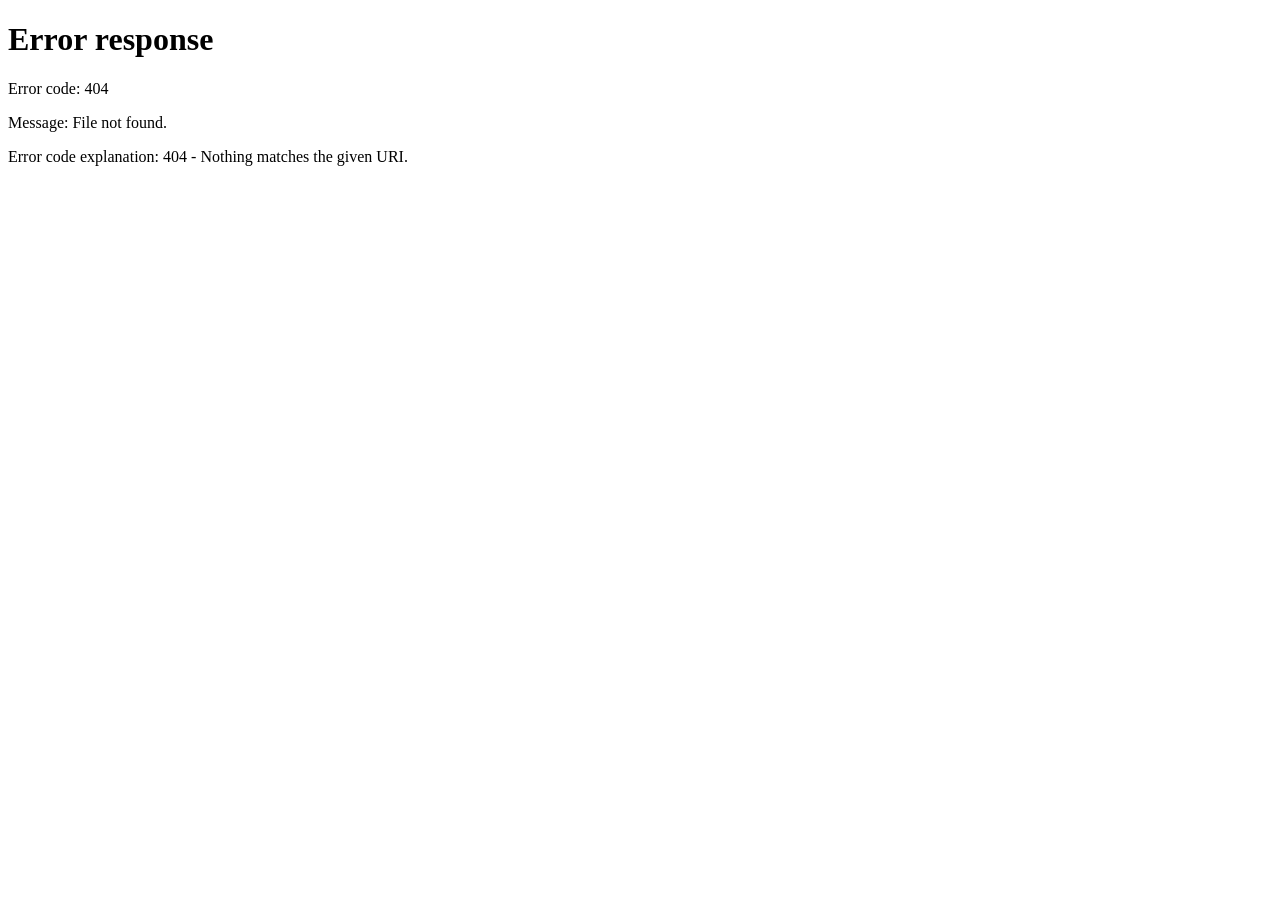
==== index.html @ 2b399438 "Add optimized stock images and the root redirect page - Add 27 royalty-free photos as resized WebP (" ====
<!doctype html>
<html lang="en">
<head>
<meta charset="utf-8">
<meta name="viewport" content="width=device-width, initial-scale=1">
<meta name="robots" content="noindex, nofollow">
<meta http-equiv="refresh" content="0; url=option-a/">
<title>Ampwell Electric (fictional): design preview</title>
<style>
  body { margin: 0; min-height: 100vh; display: grid; place-items: center; font: 16px/1.5 system-ui, -apple-system, "Segoe UI", sans-serif; color: #1b1d21; background: #f5f4f0; }
  main { max-width: 32rem; padding: 2rem; text-align: center; }
  a { color: #0b4f8a; font-weight: 600; }
  a:focus-visible { outline: 3px solid #1a73e8; outline-offset: 2px; }
</style>
</head>
<body>
<main>
  <h1>Design preview</h1>
  <p>Opening Option A. If nothing happens, <a href="option-a/">go to Option A</a>.</p>
  <p>Ampwell Electric is a fictional company made for this design preview.</p>
</main>
</body>
</html>
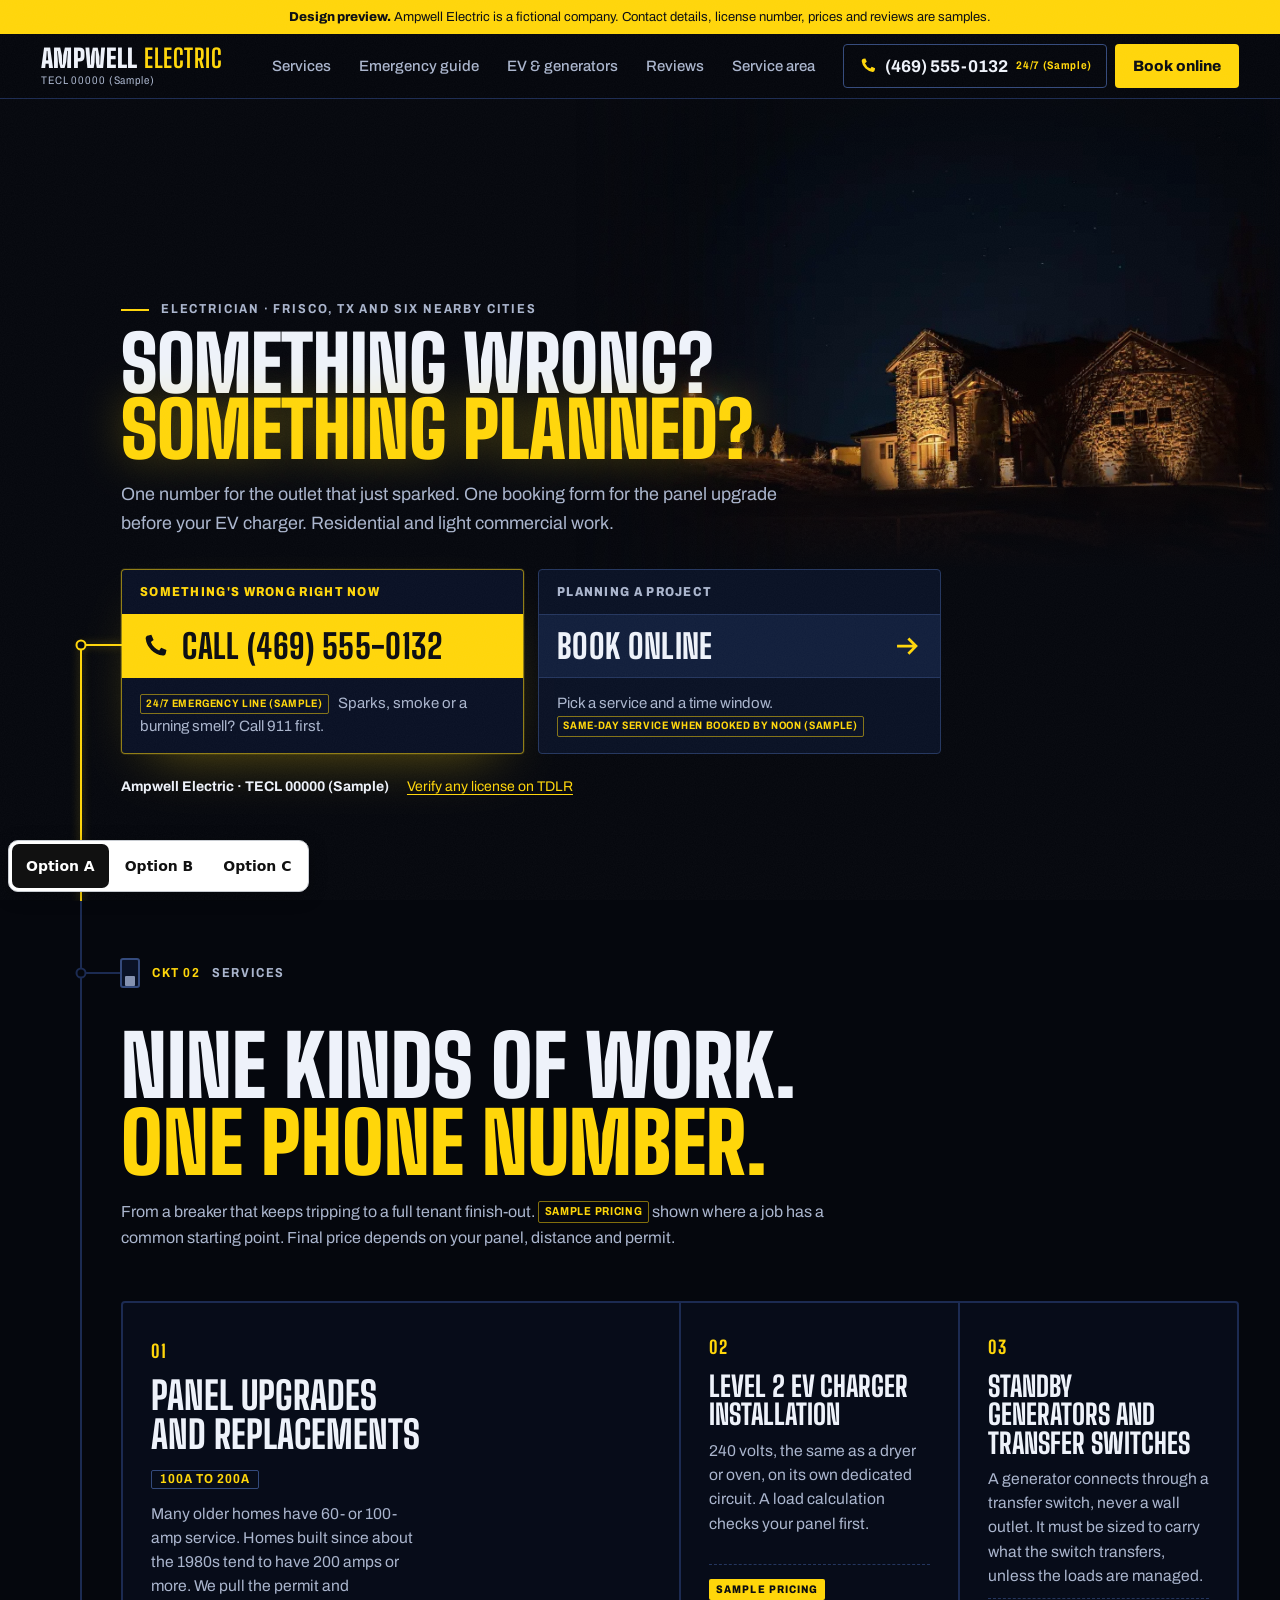
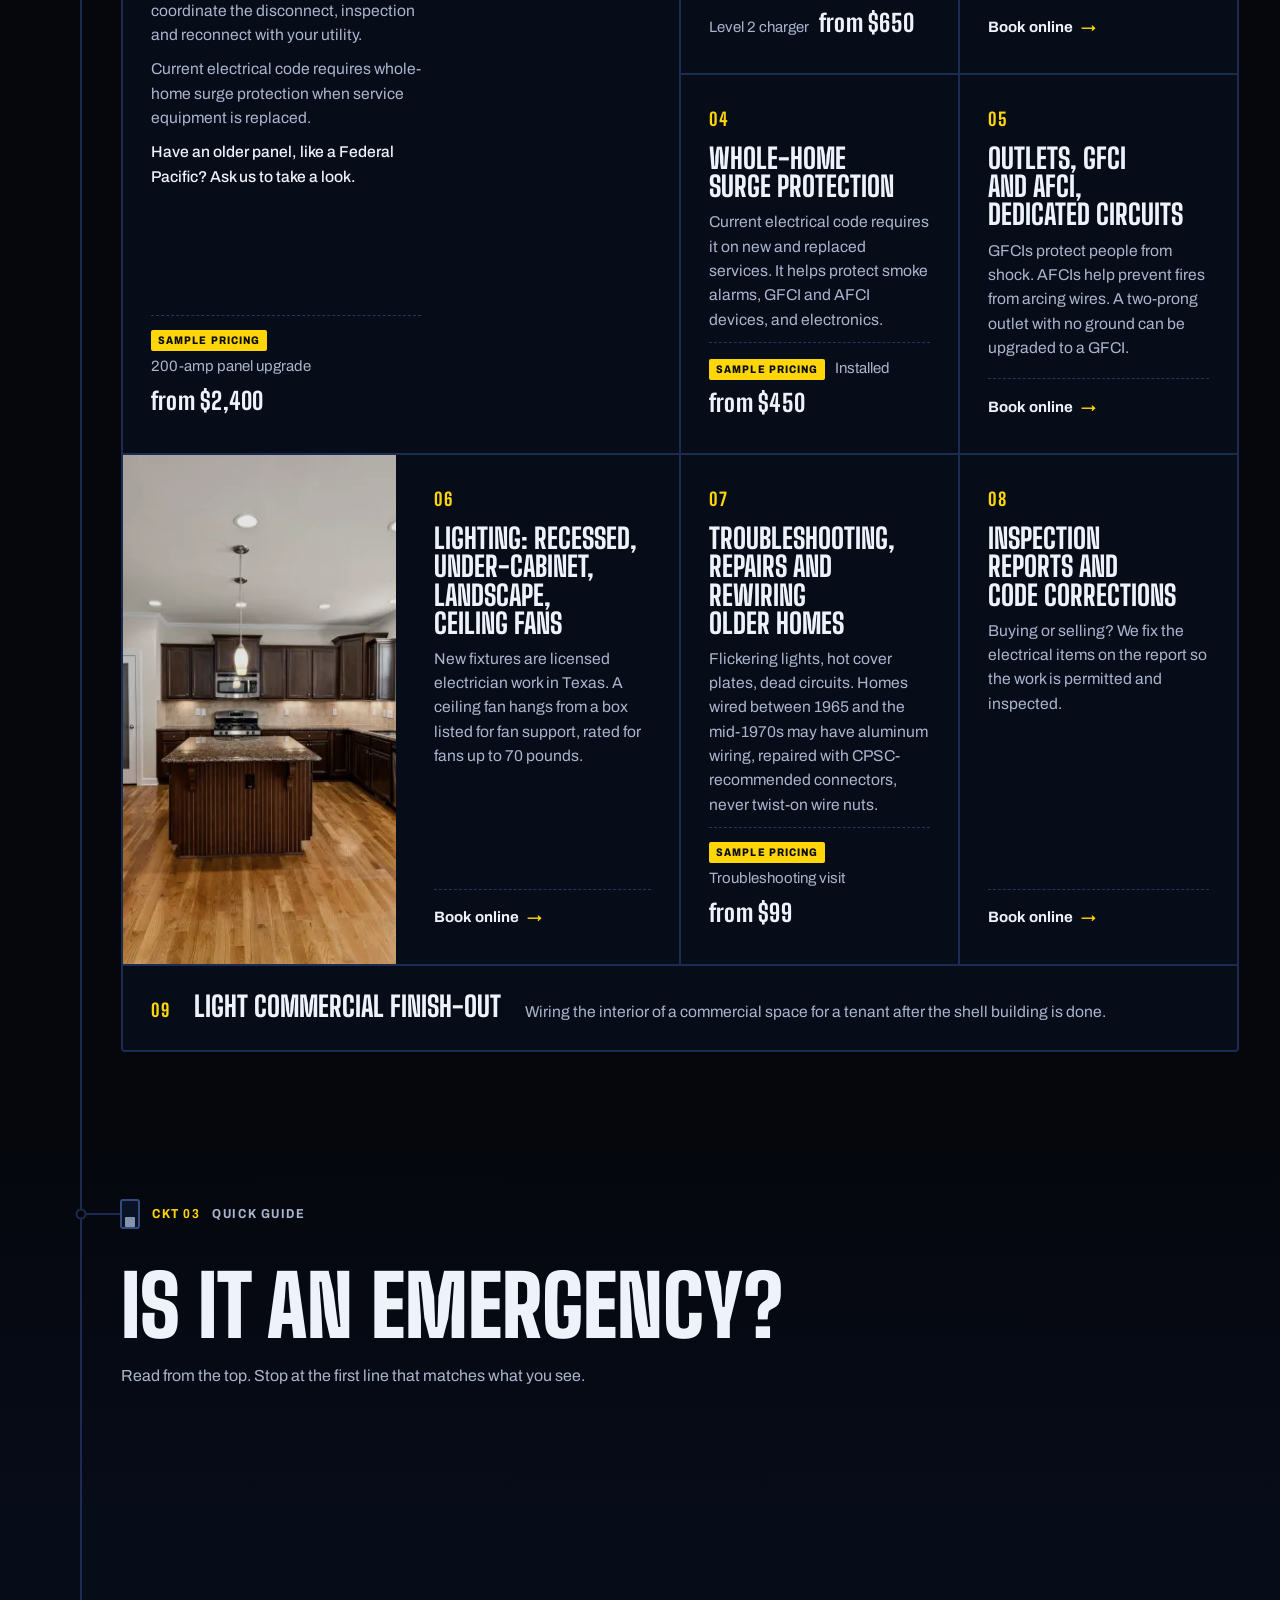
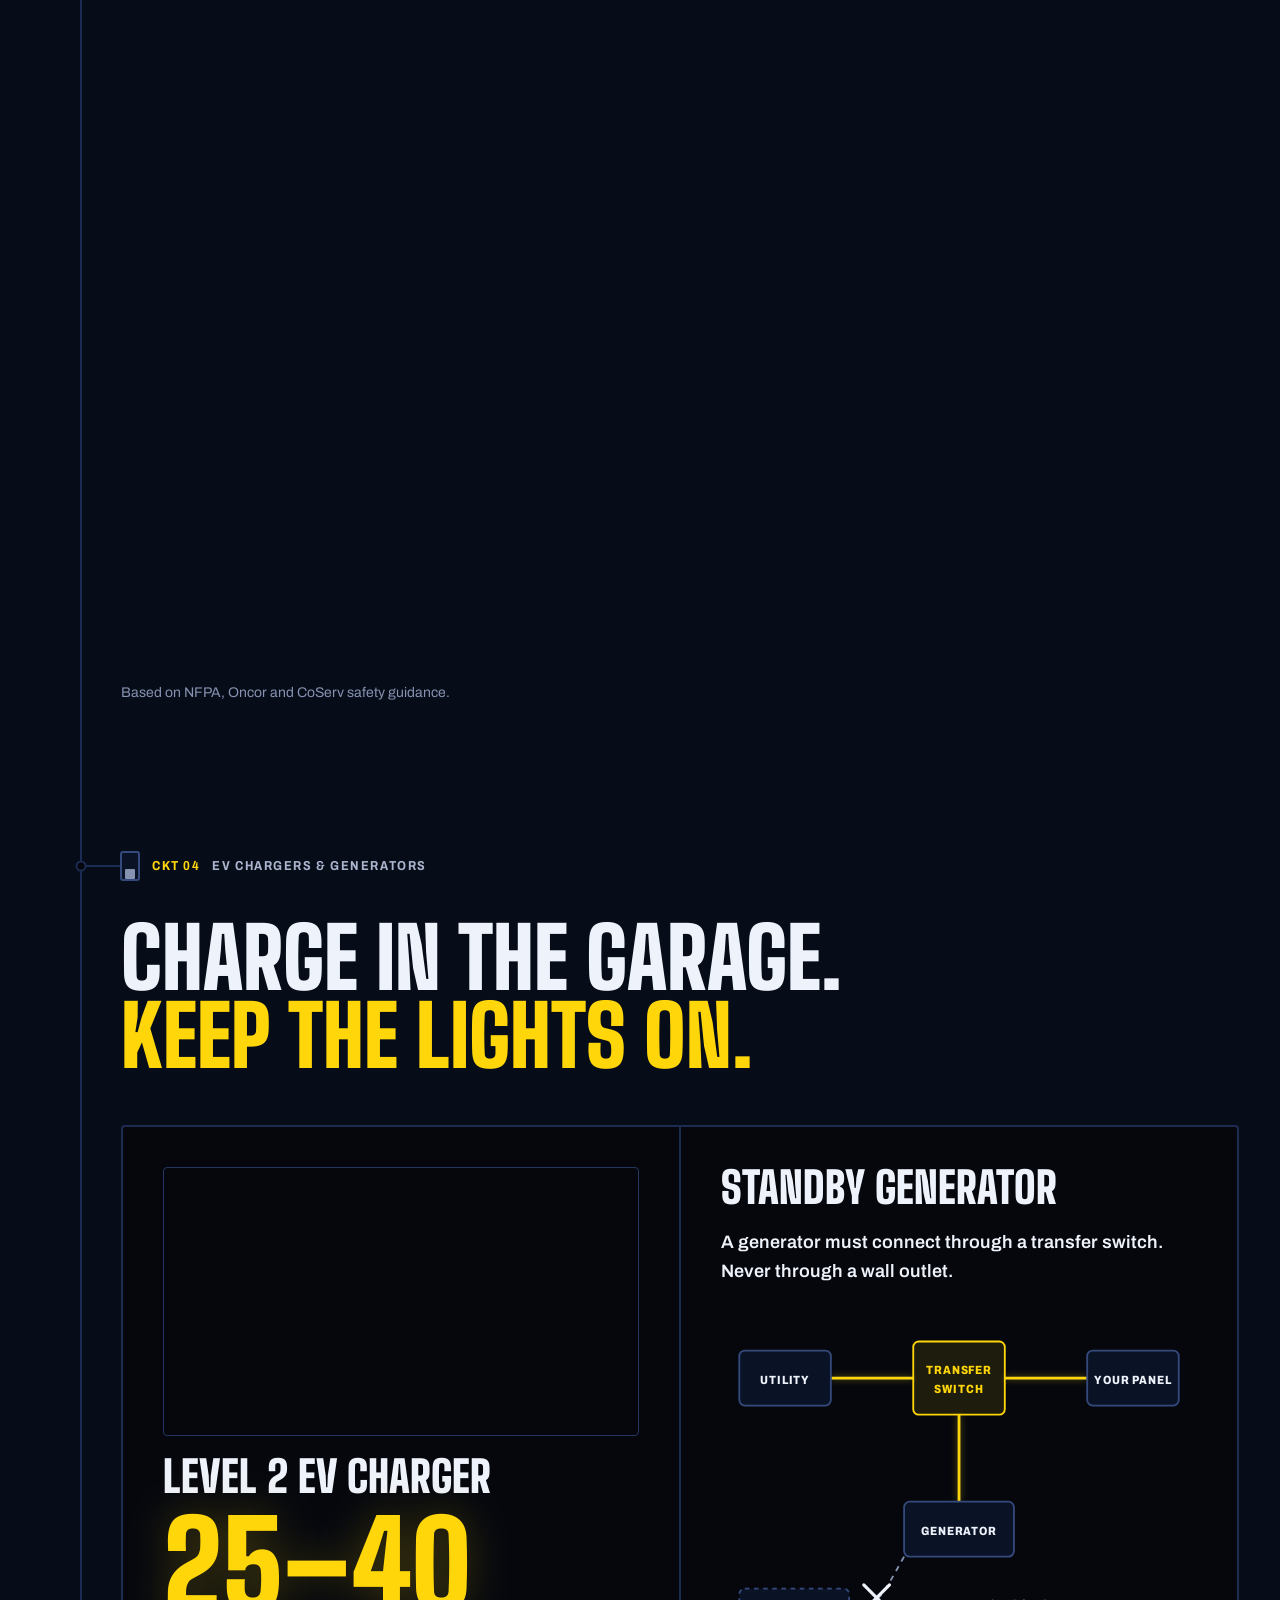
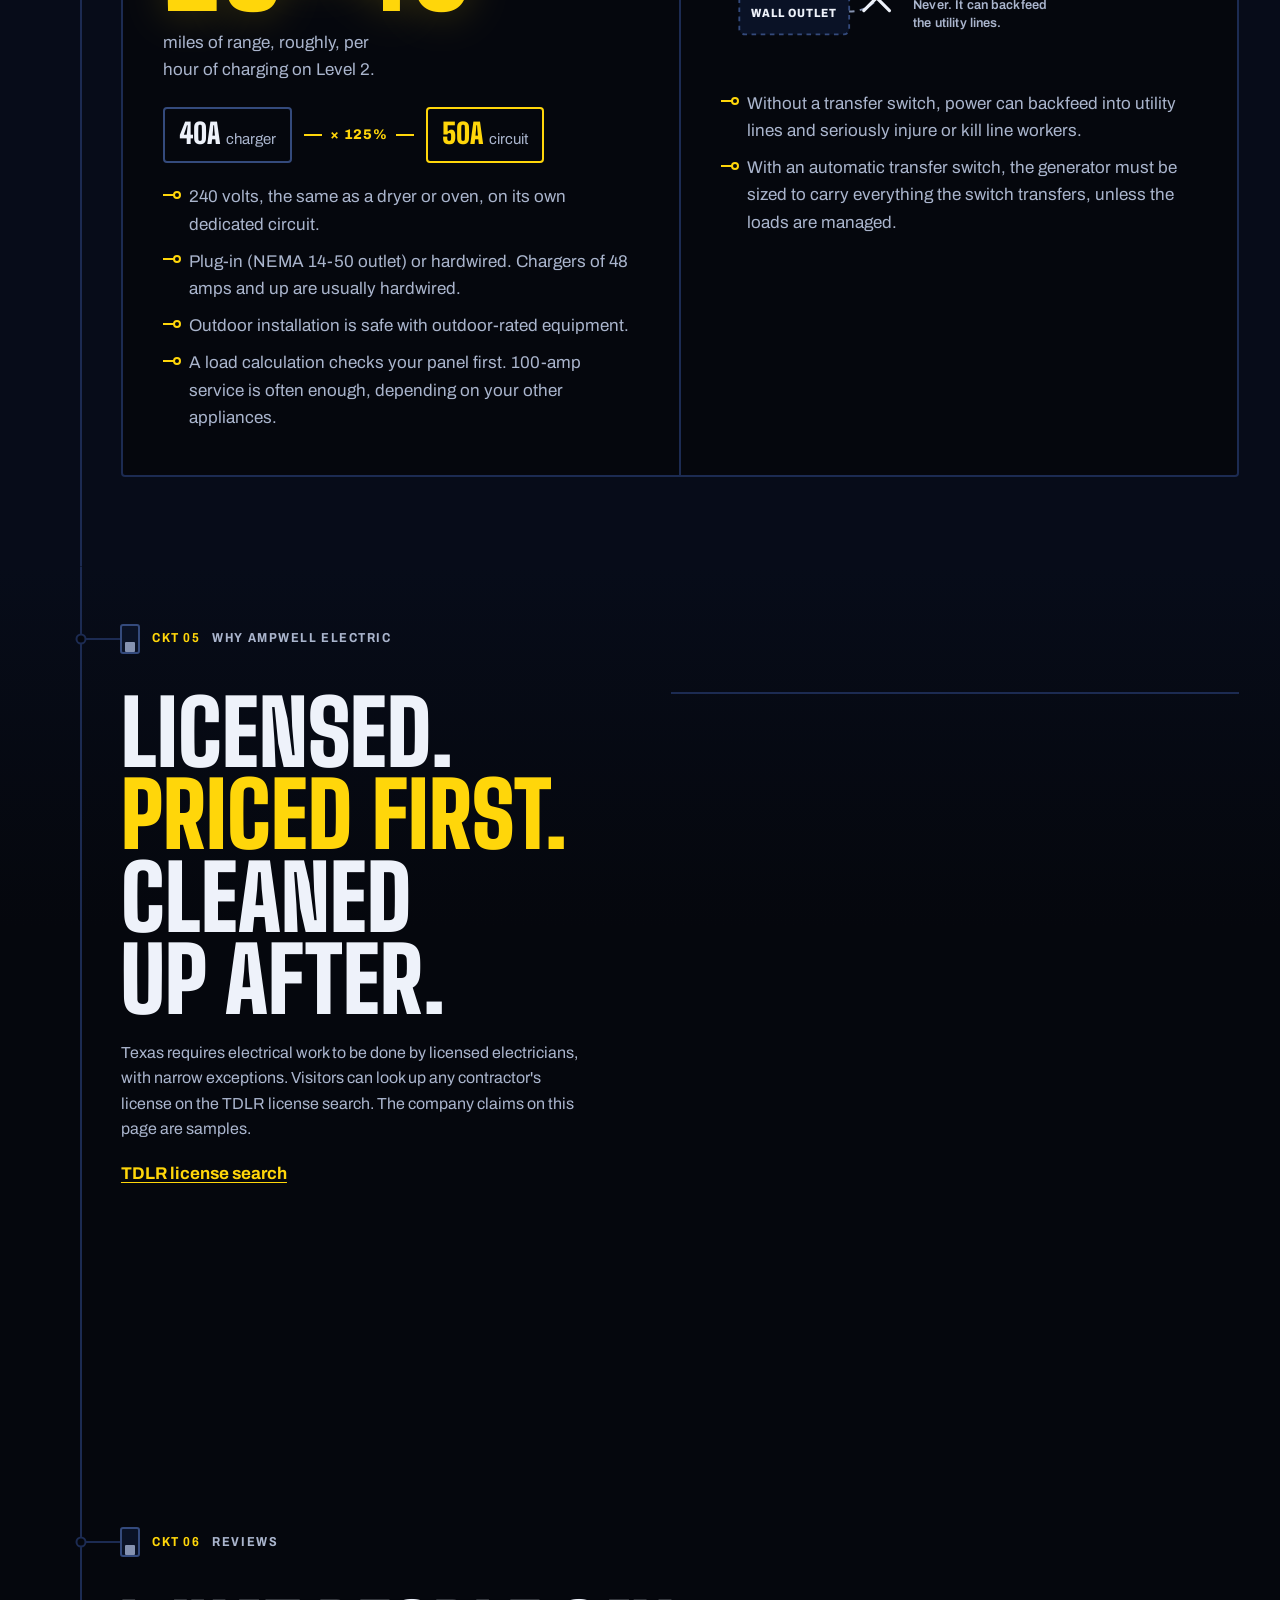
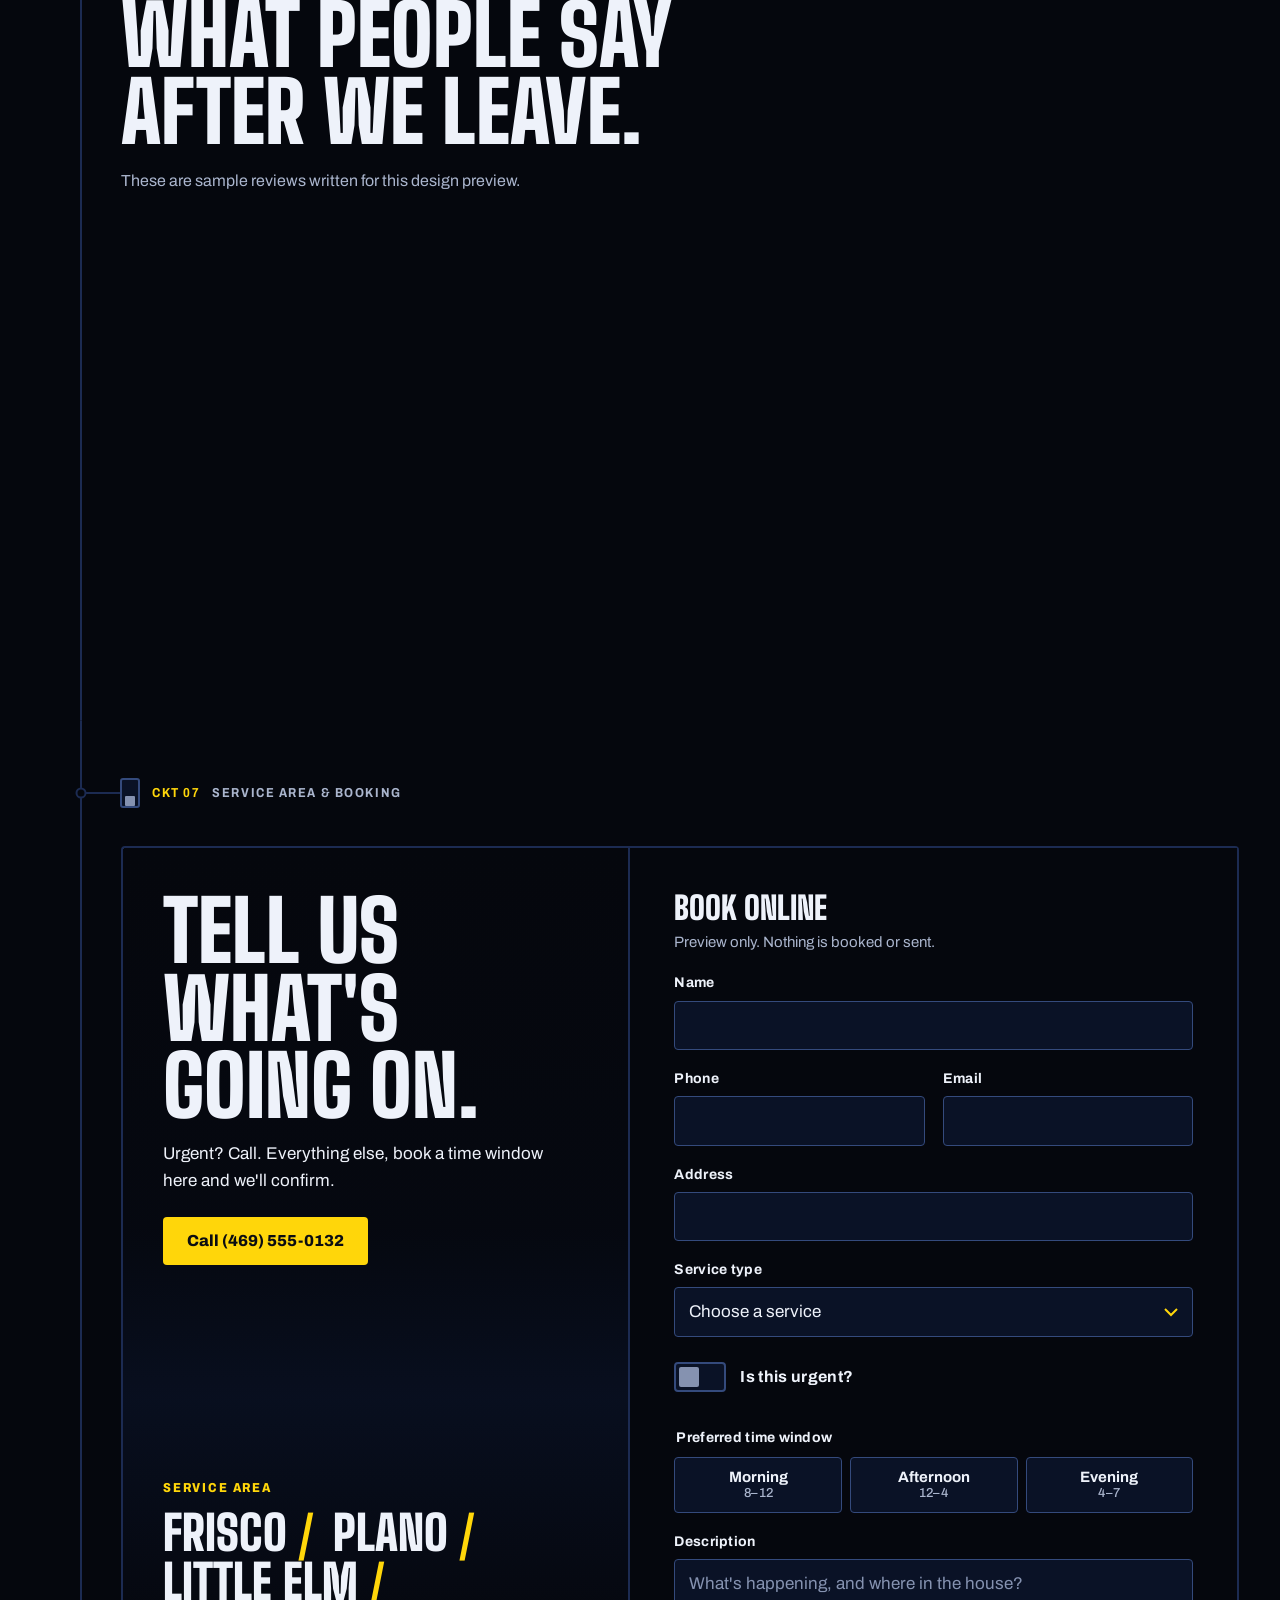
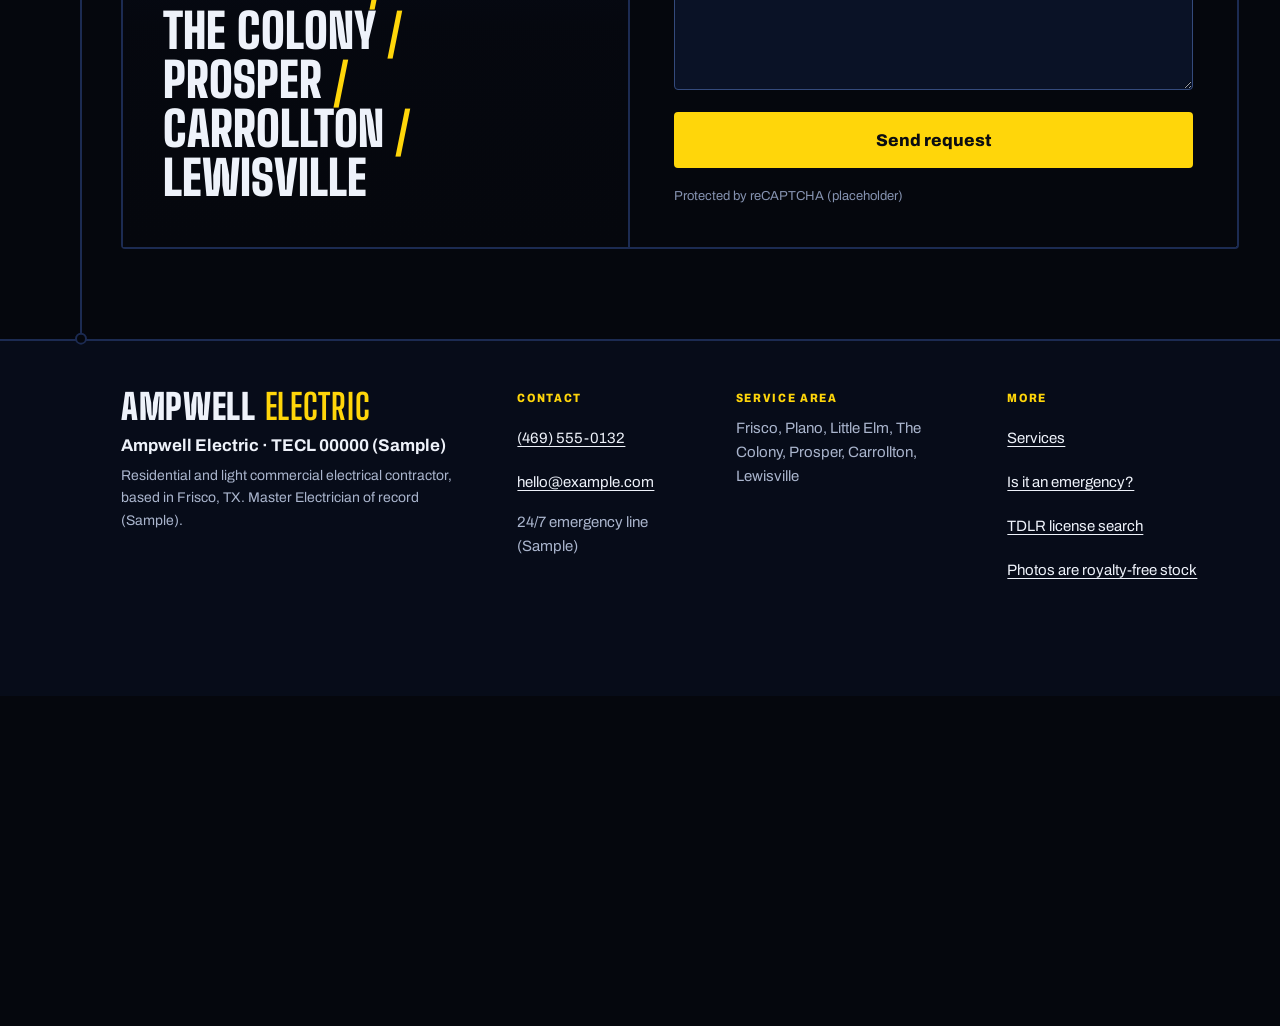
==== commit e519e3e0: "Apply design review round 1 fixes to all options and the credits page - Option A: rebalance the hero" ====
--- a/index.html
+++ b/index.html
@@ -10,6 +10,7 @@
   body { margin: 0; min-height: 100vh; display: grid; place-items: center; font: 16px/1.5 system-ui, -apple-system, "Segoe UI", sans-serif; color: #1b1d21; background: #f5f4f0; }
   main { max-width: 32rem; padding: 2rem; text-align: center; }
   a { color: #0b4f8a; font-weight: 600; }
+  @media (min-width: 2400px) { html { font-size: 150%; } body { font-size: 24px; } }
   a:focus-visible { outline: 3px solid #1a73e8; outline-offset: 2px; }
 </style>
 </head>
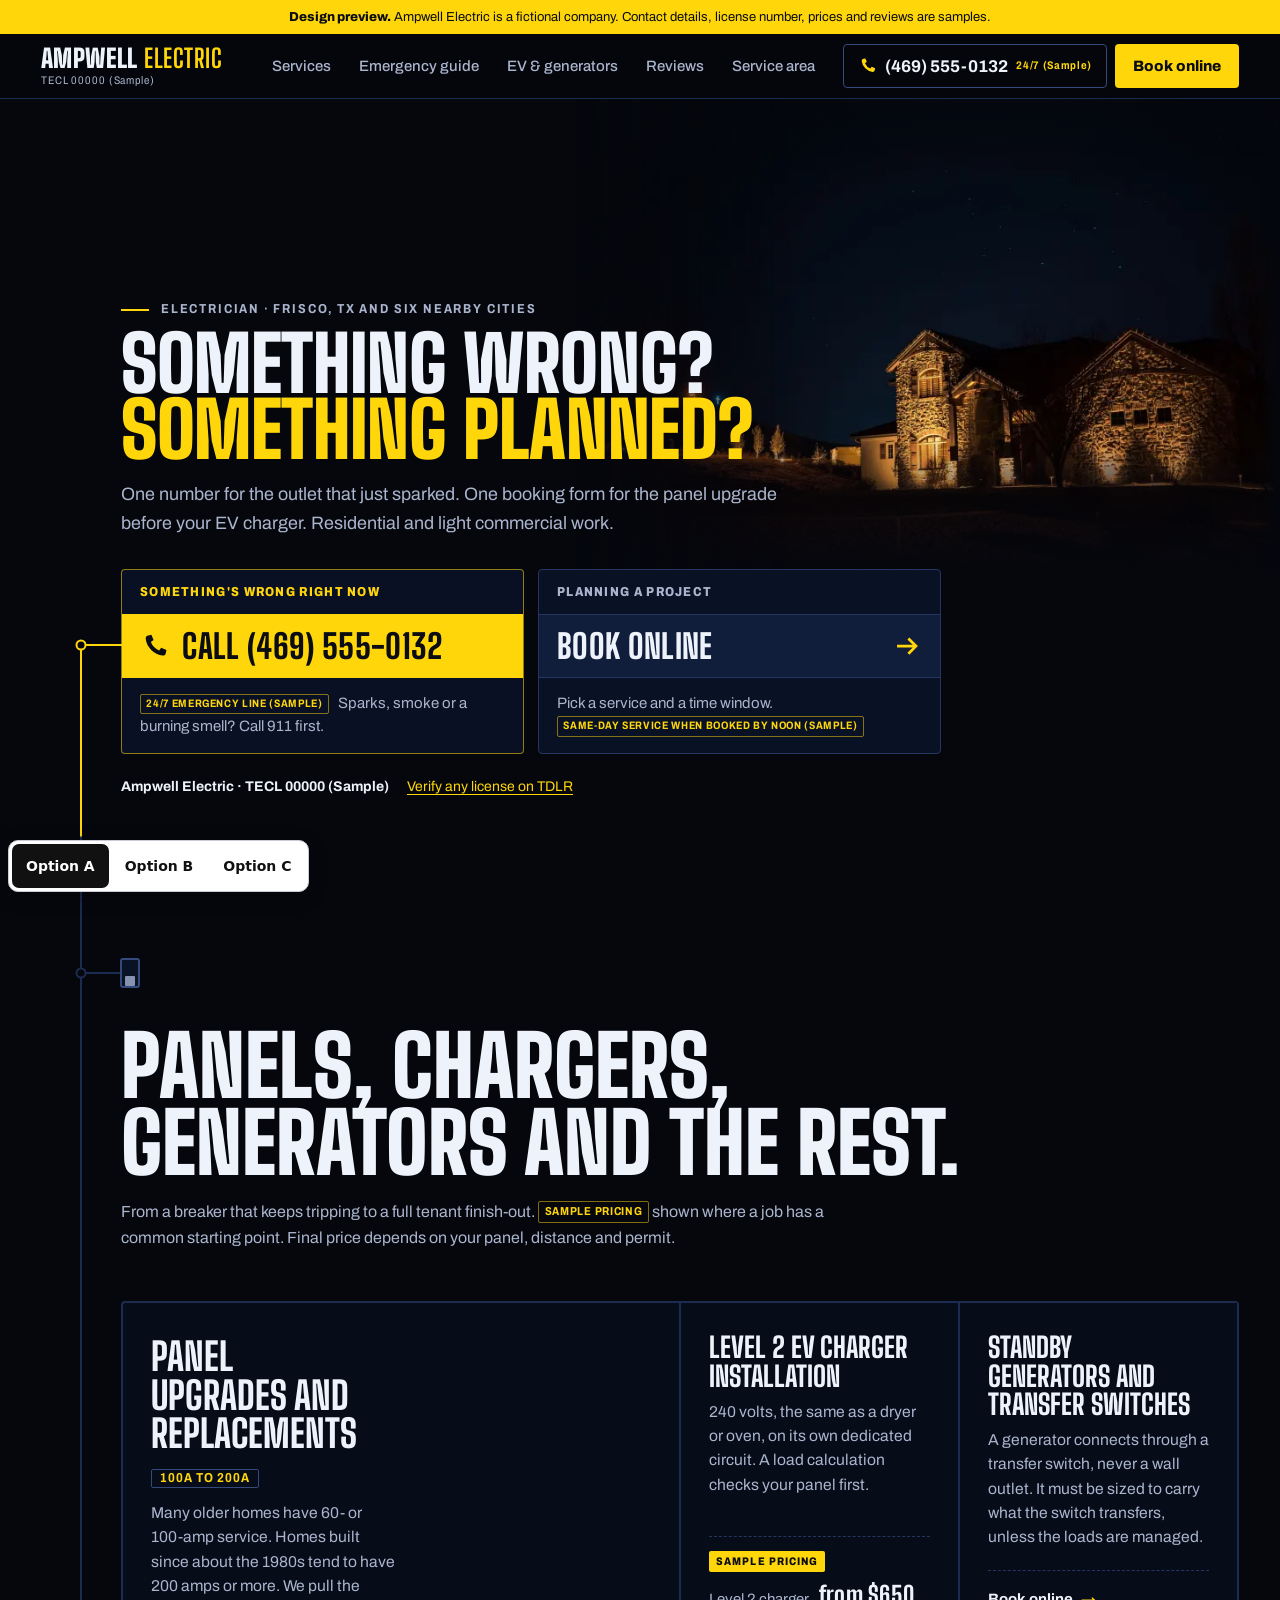
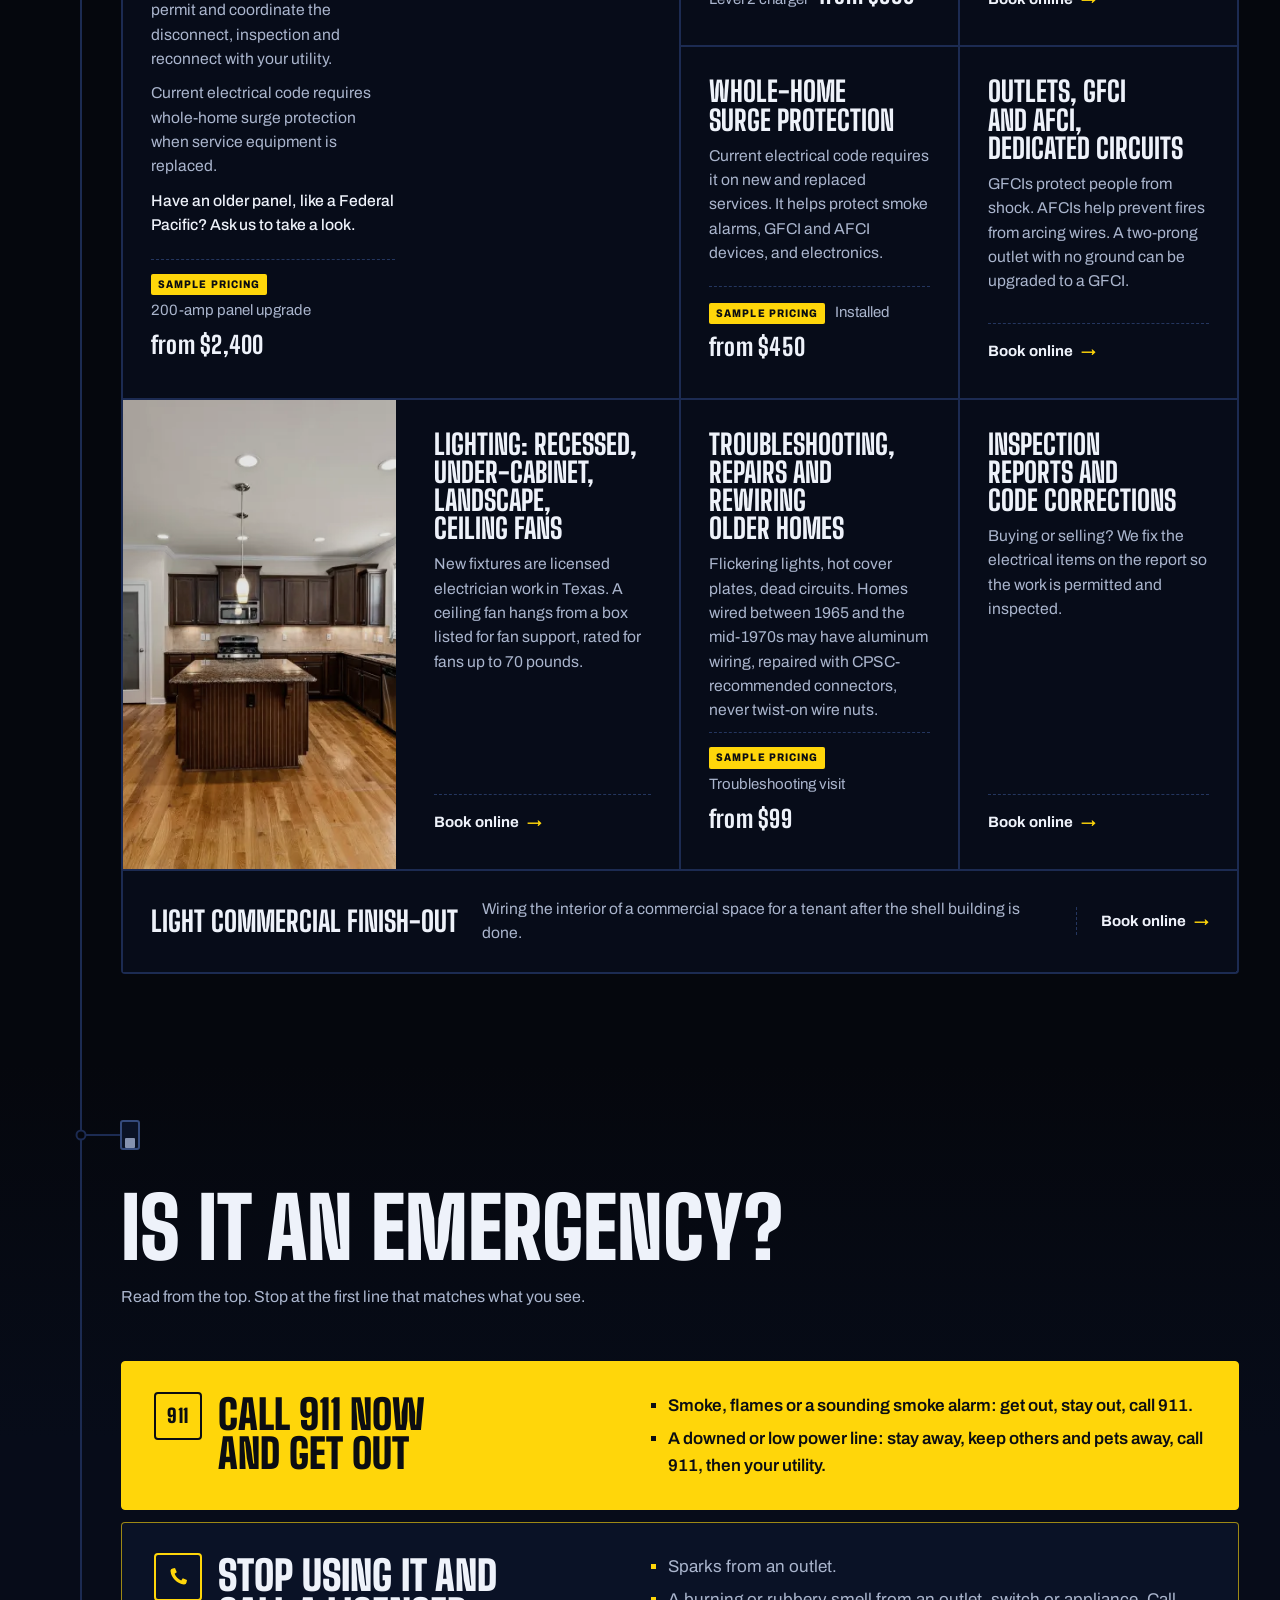
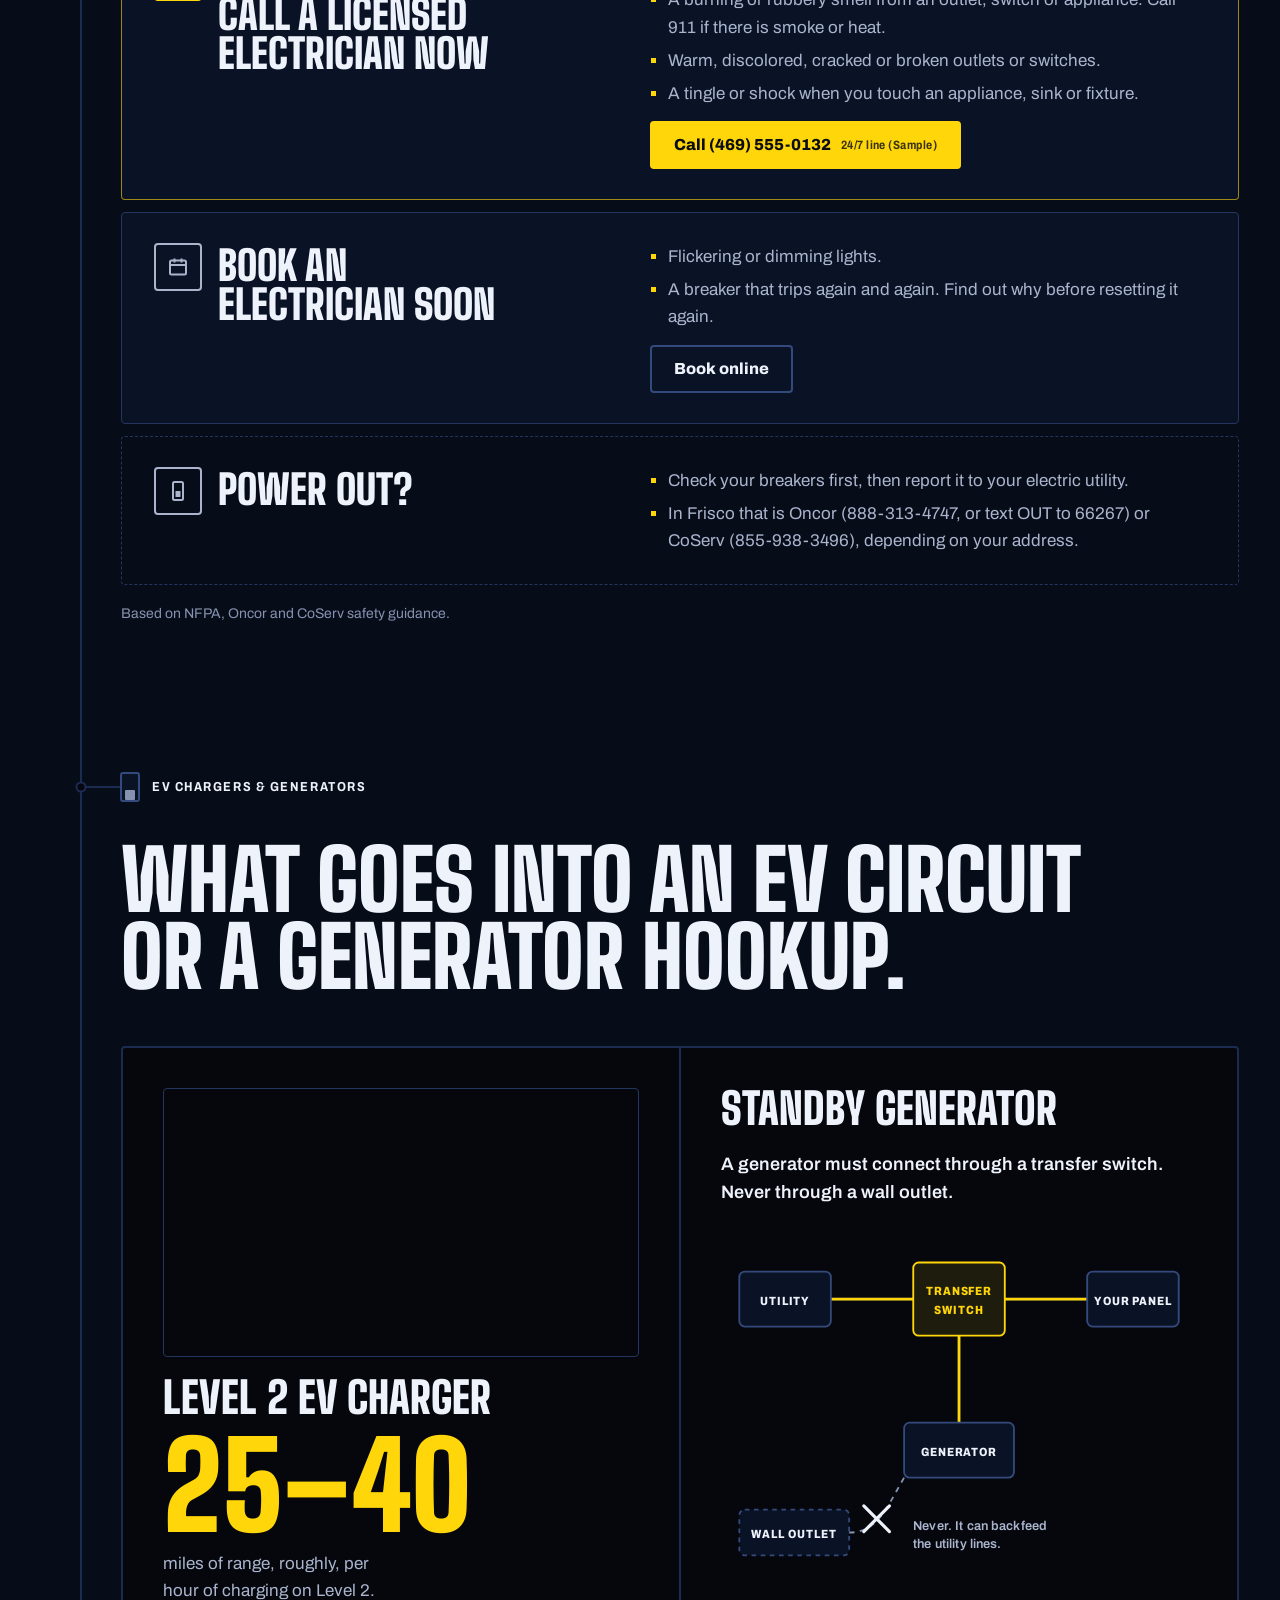
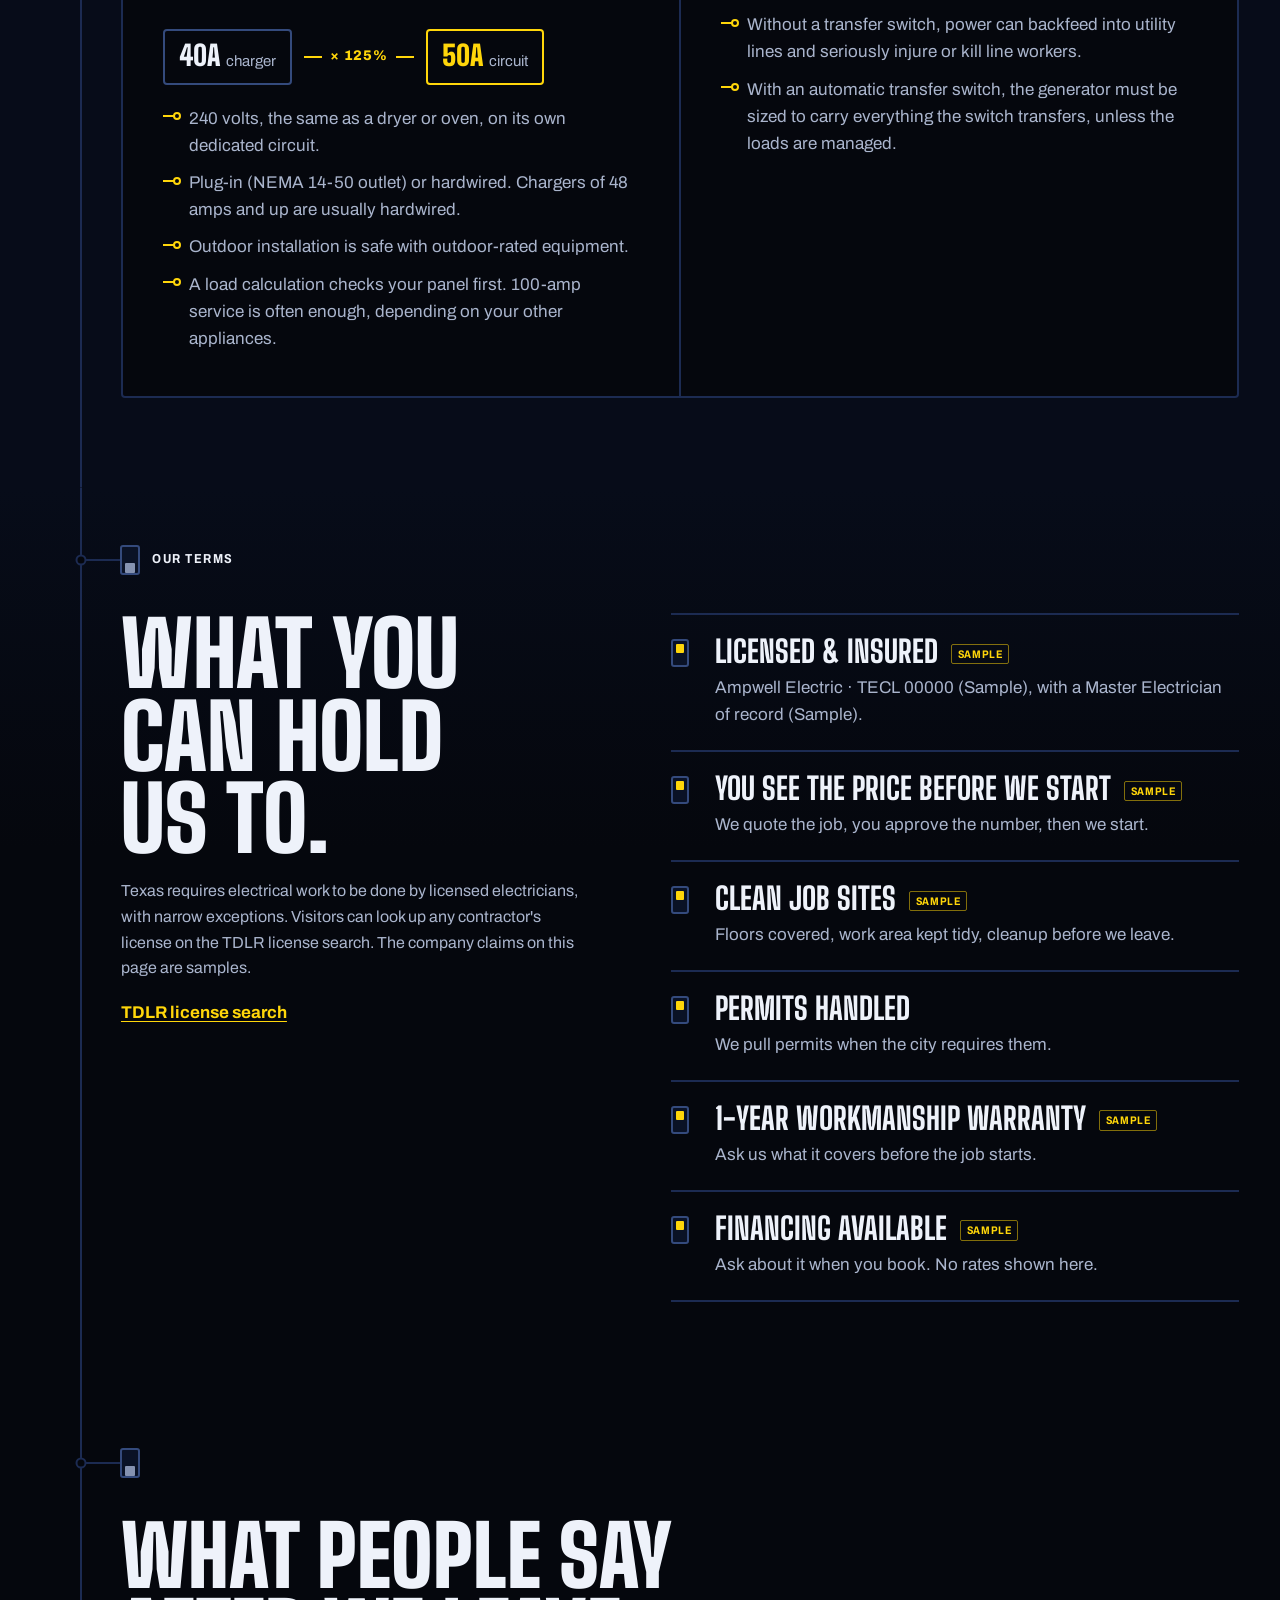
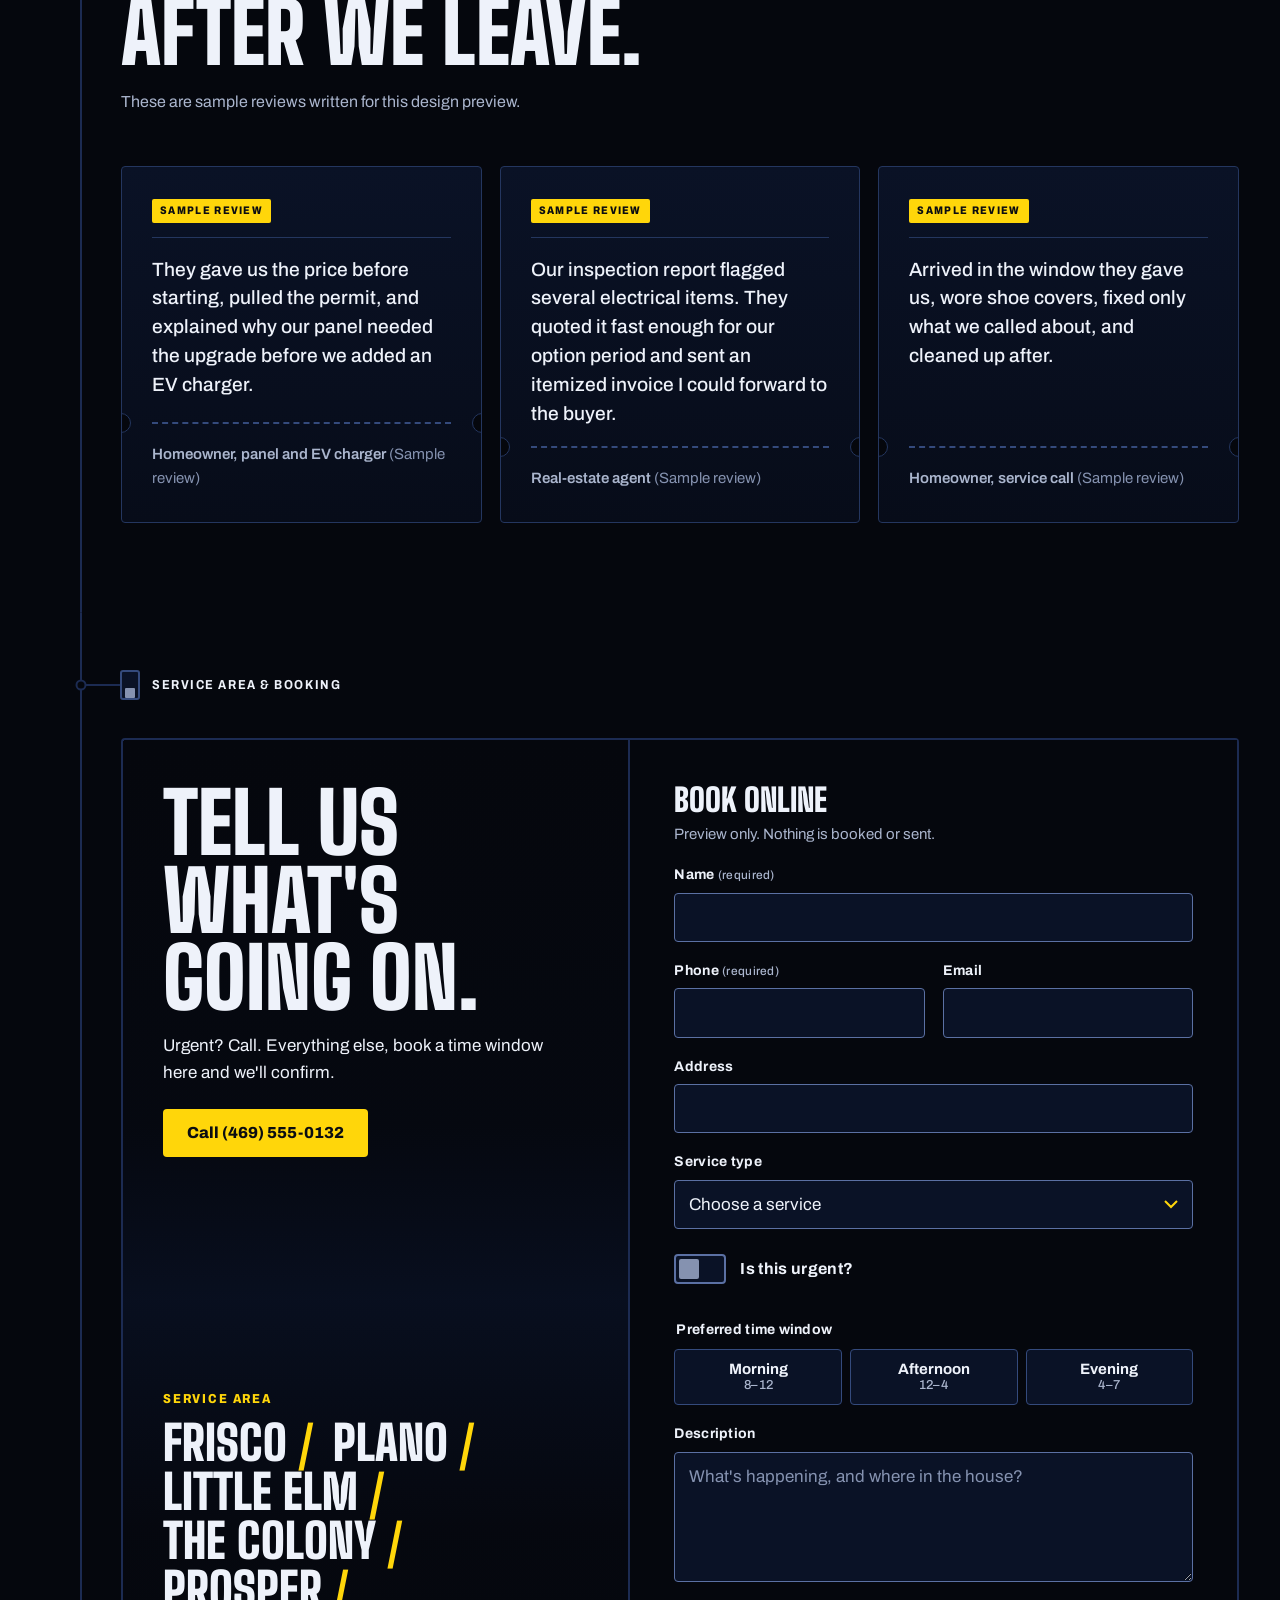
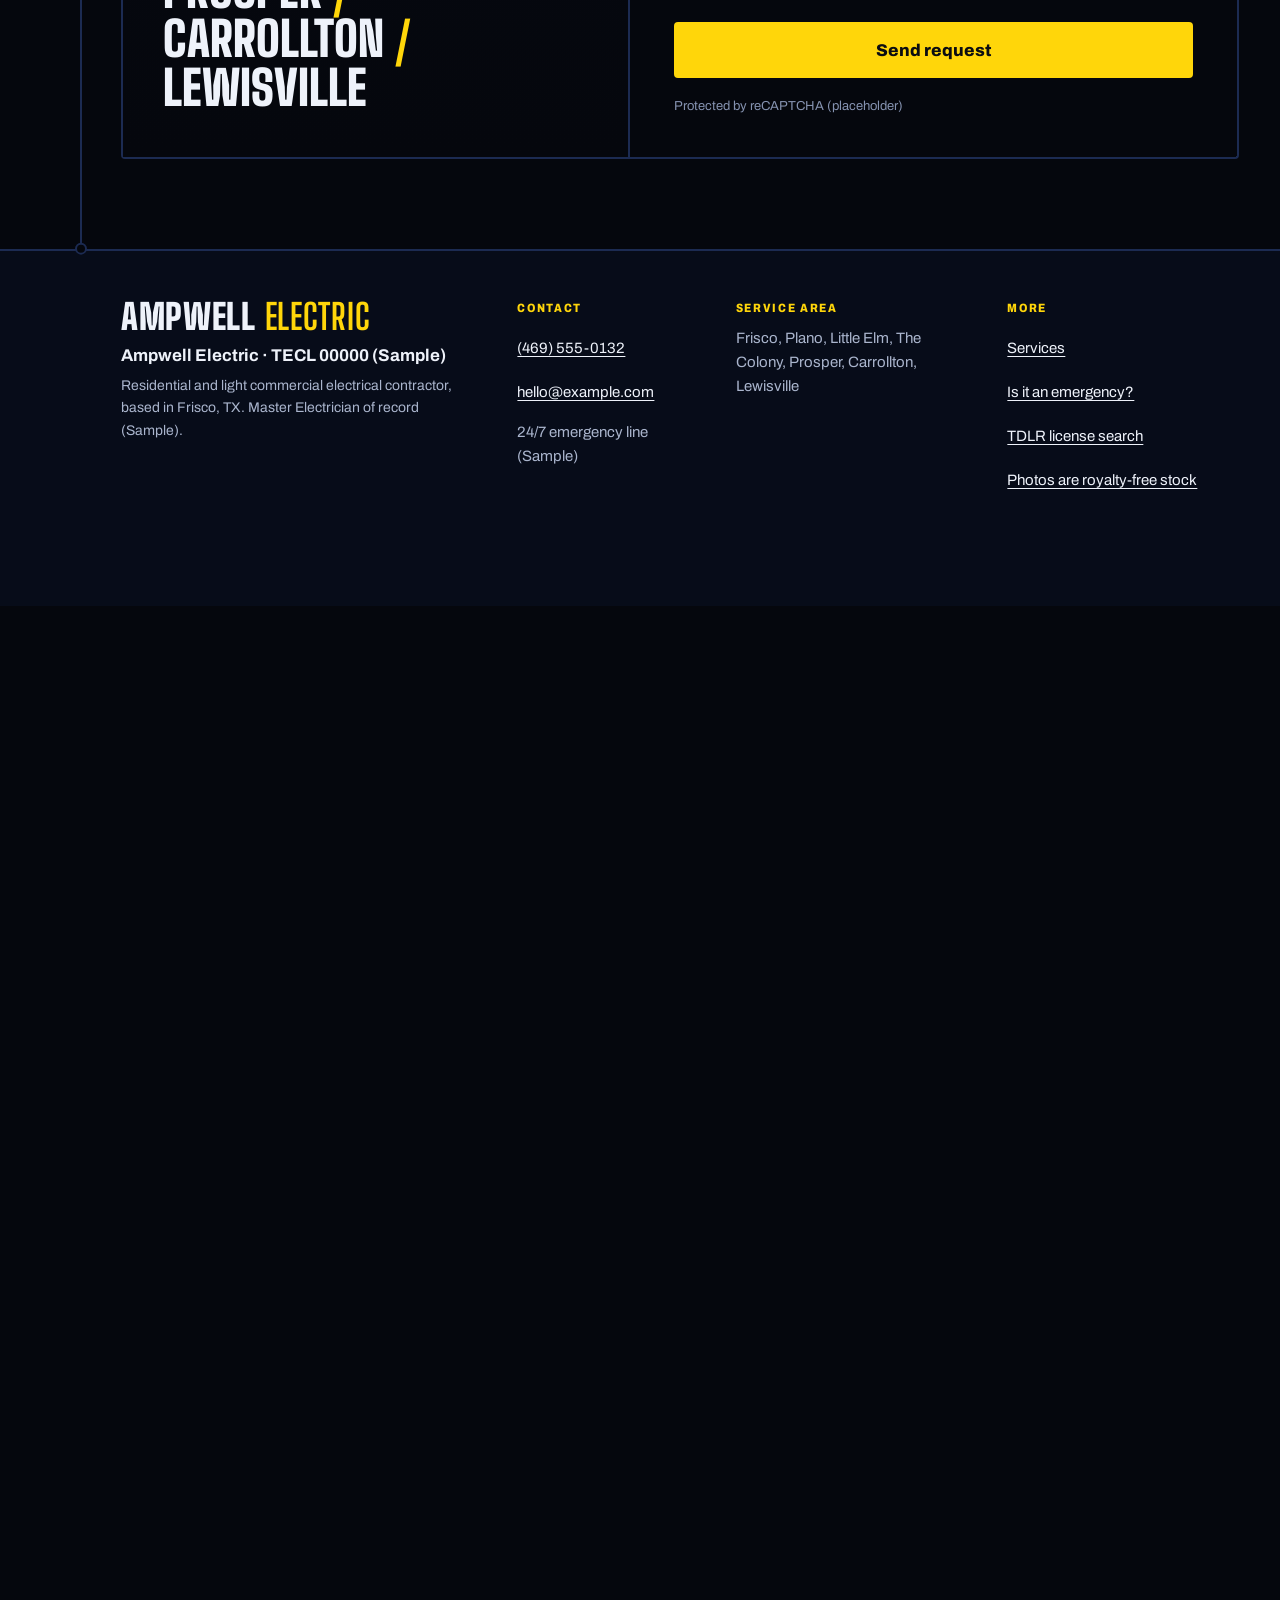
==== commit bc5e2470: "Remove decorative numbering and AI-look tells from all three options per updated design rules - Opti" ====
--- a/index.html
+++ b/index.html
@@ -2,6 +2,7 @@
 <html lang="en">
 <head>
 <meta charset="utf-8">
+<link rel="icon" href="data:image/svg+xml,%3Csvg xmlns='http://www.w3.org/2000/svg' viewBox='0 0 32 32'%3E%3Crect width='32' height='32' rx='5' fill='%2306080f'/%3E%3Crect x='10' y='5' width='12' height='22' rx='2' fill='none' stroke='%23ffd60a' stroke-width='2.5'/%3E%3Crect x='13' y='8' width='6' height='7' rx='1' fill='%23ffd60a'/%3E%3C/svg%3E">
 <meta name="viewport" content="width=device-width, initial-scale=1">
 <meta name="robots" content="noindex, nofollow">
 <meta http-equiv="refresh" content="0; url=option-a/">
